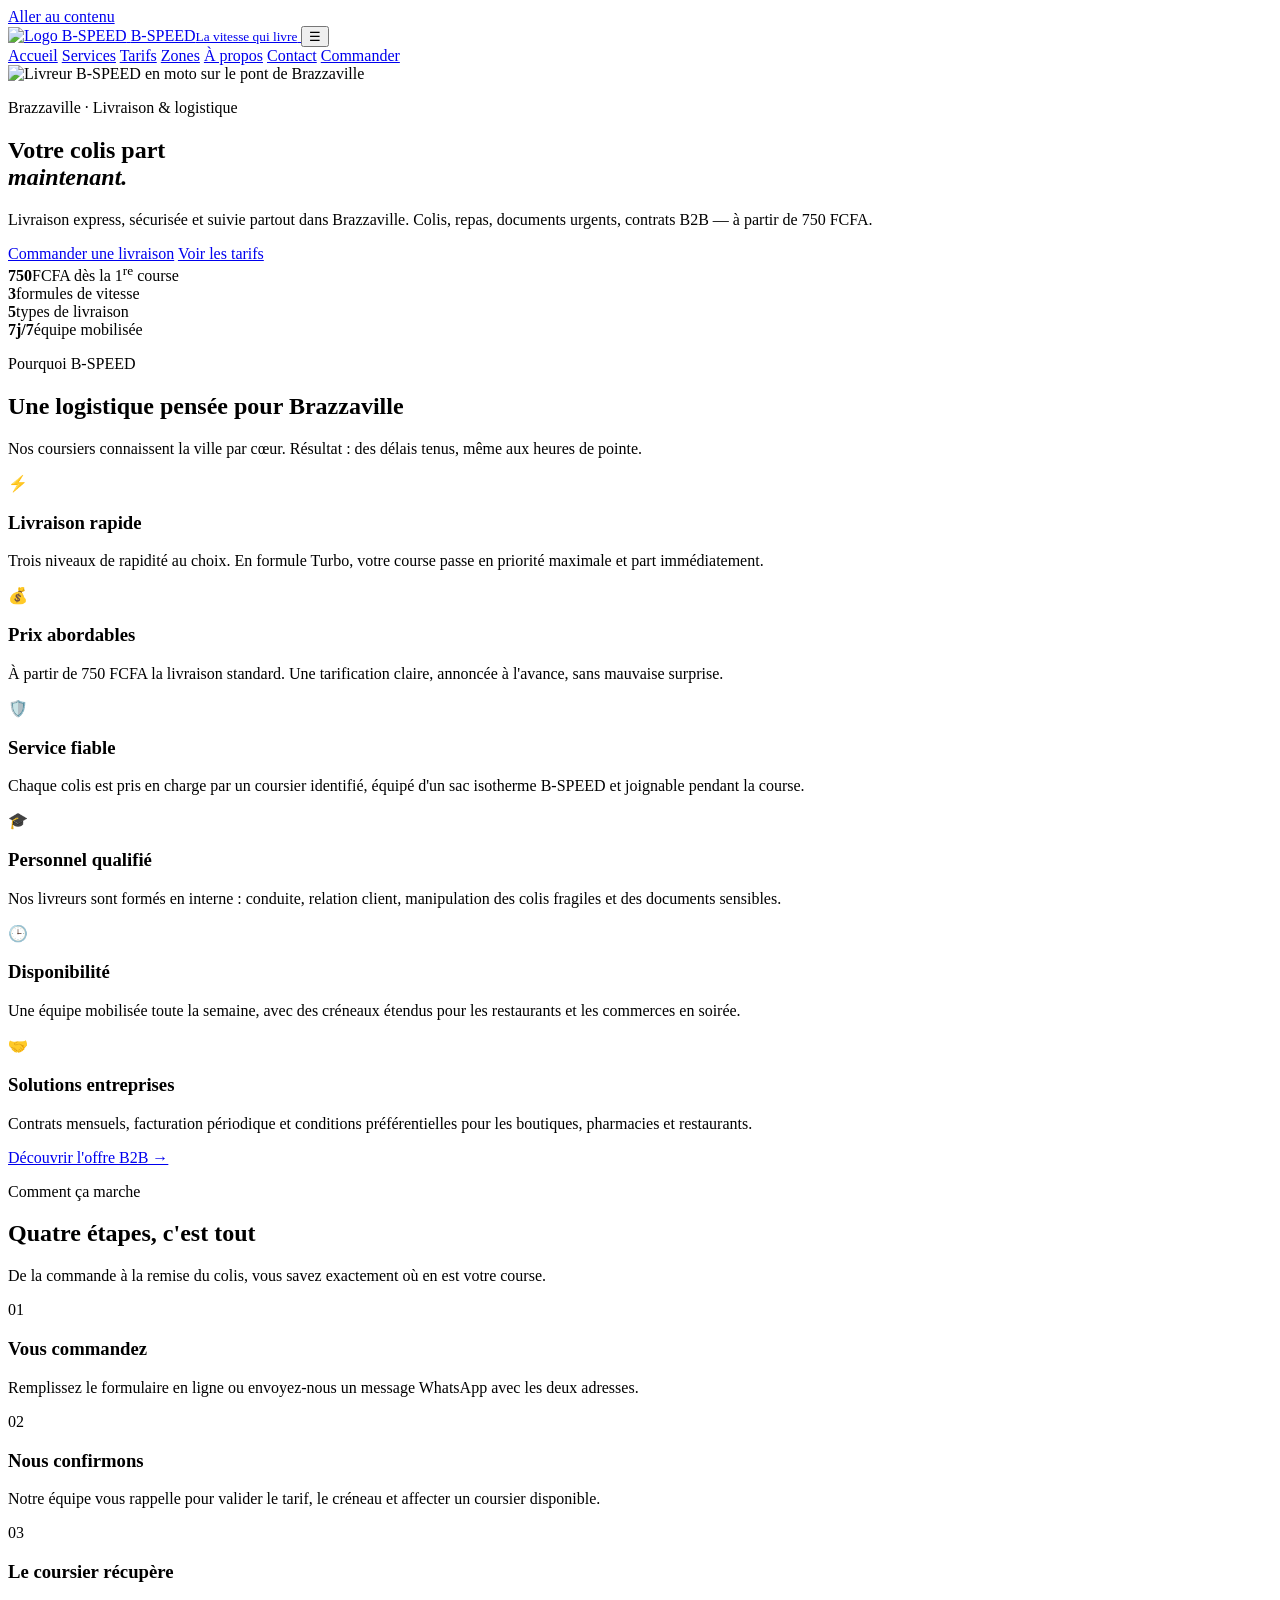
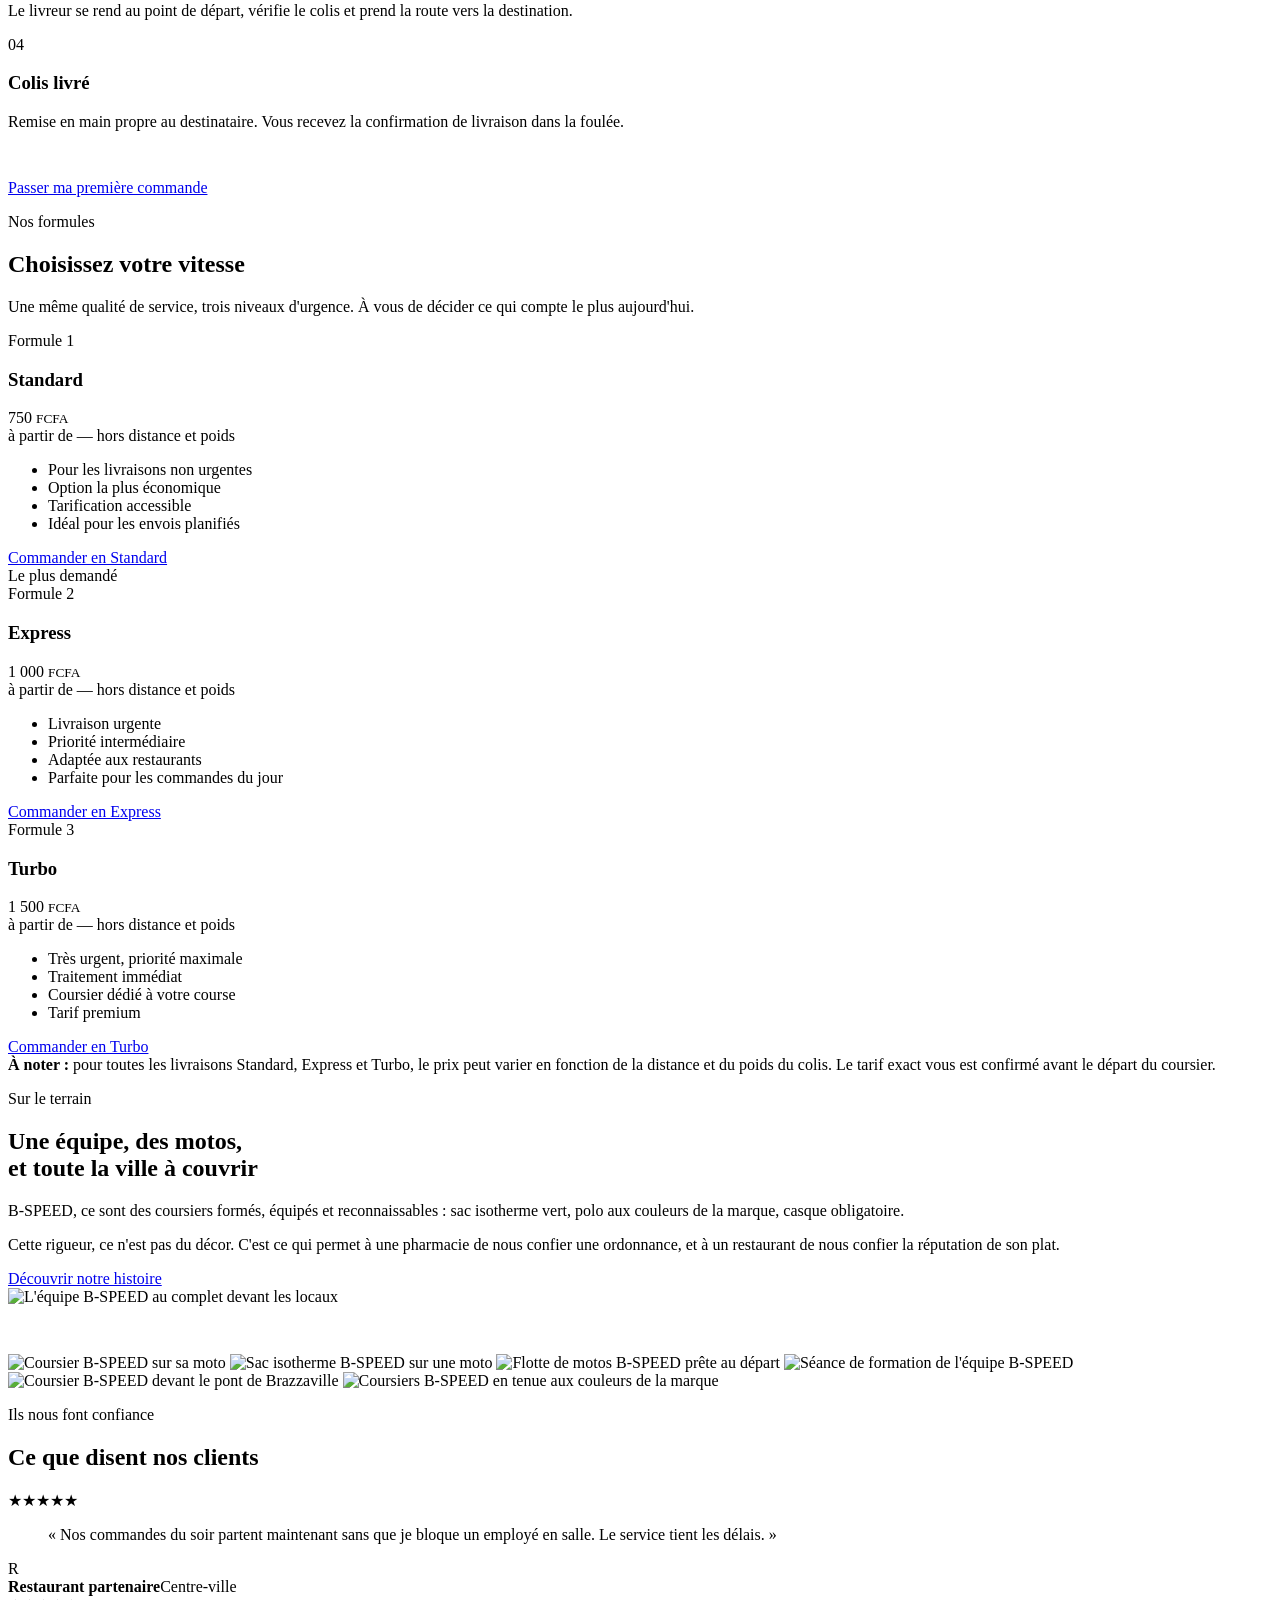
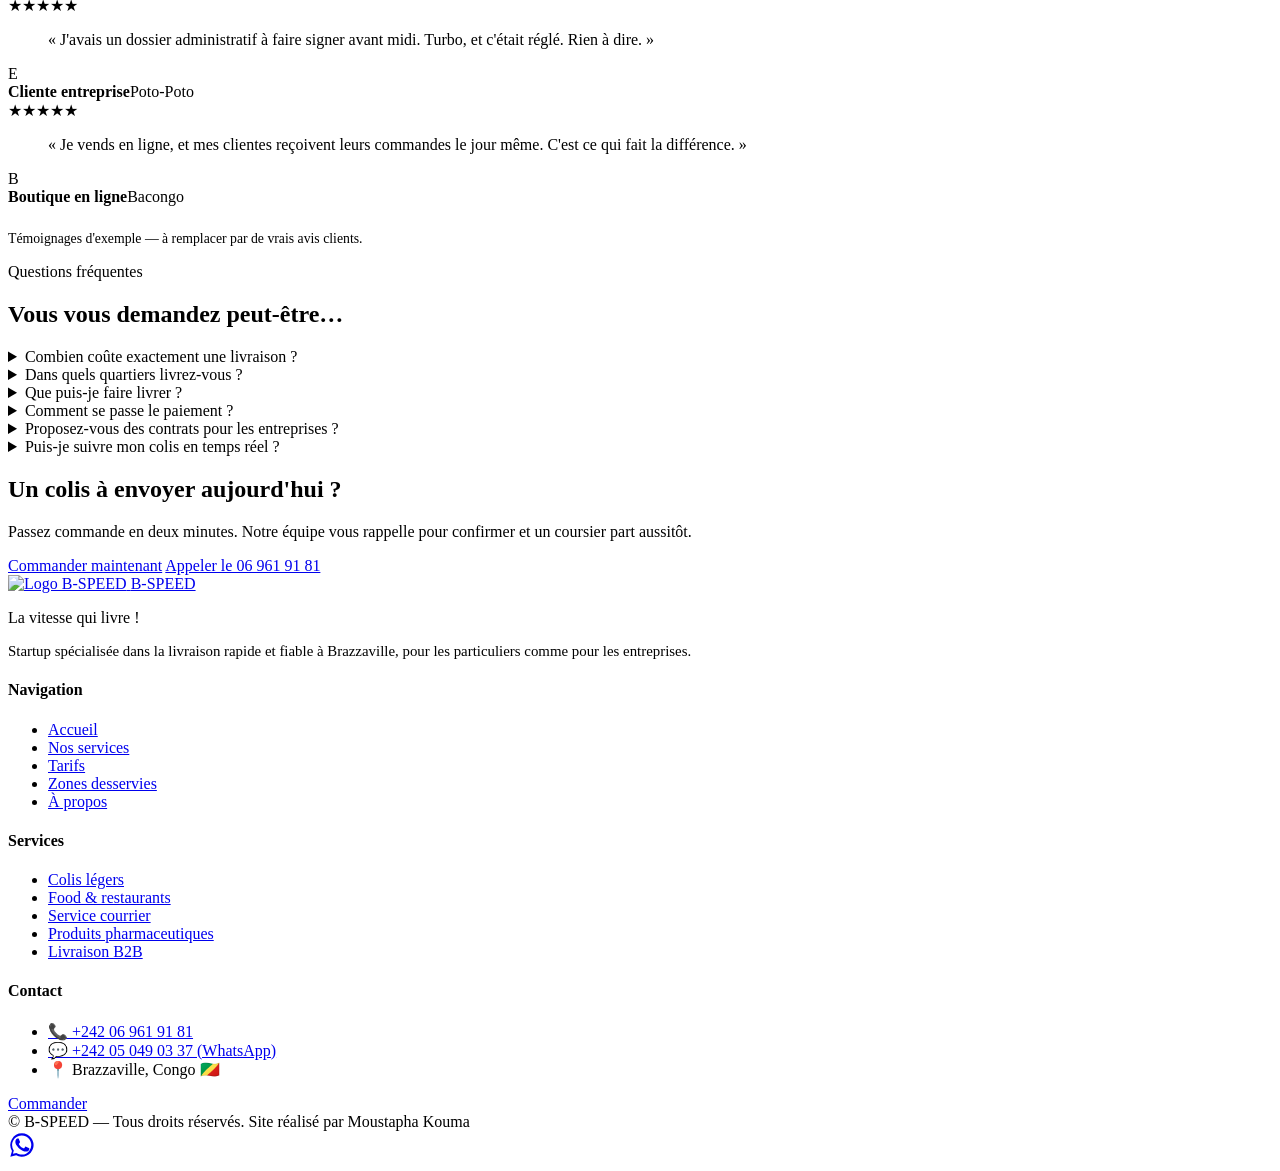
==== index.html @ 082ad4fc "Add files via upload" ====
<!DOCTYPE html>
<html lang="fr">
<head>
<meta charset="UTF-8">
<meta name="viewport" content="width=device-width,initial-scale=1">
<title>B-SPEED — Livraison rapide à Brazzaville | La vitesse qui livre !</title>
<meta name="description" content="B-SPEED, service de livraison express et de stockage à Brazzaville. Livraison Standard dès 750 FCFA, Express 1000 FCFA, Turbo 1500 FCFA. Colis, restaurants, courrier, B2B.">
<meta name="theme-color" content="#8A0F14">
<link rel="icon" href="images/logo-blanc.jpg">

<meta property="og:title" content="B-SPEED — La vitesse qui livre !">
<meta property="og:description" content="Livraison express et sécurisée à Brazzaville dès 750 FCFA.">
<meta property="og:image" content="images/hero-pont.jpg">
<meta property="og:type" content="website">

<link rel="preconnect" href="https://fonts.googleapis.com">
<link rel="preconnect" href="https://fonts.gstatic.com" crossorigin>
<link href="https://fonts.googleapis.com/css2?family=Barlow+Condensed:ital,wght@0,500;0,600;0,700;1,600;1,700&family=Inter:wght@400;500;600;700&display=swap" rel="stylesheet">
<link rel="stylesheet" href="assets/css/style.css">
</head>
<body>

<a class="saut-contenu" href="#contenu">Aller au contenu</a>

<!-- ================= EN-TÊTE ================= -->
<header class="site-header">
  <div class="header-inner">
    <a class="logo-lien" href="index.html">
      <img src="images/logo-blanc.jpg" alt="Logo B-SPEED">
      <span class="logo-texte">B-SPEED<small>La vitesse qui livre</small></span>
    </a>
    <button class="burger" aria-label="Ouvrir le menu" aria-expanded="false">&#9776;</button>
    <nav class="nav">
      <a href="index.html" class="actif">Accueil</a>
      <a href="services.html">Services</a>
      <a href="tarifs.html">Tarifs</a>
      <a href="zones.html">Zones</a>
      <a href="a-propos.html">À propos</a>
      <a href="contact.html">Contact</a>
      <a href="commander.html" class="btn btn-vert">Commander</a>
    </nav>
  </div>
</header>

<main id="contenu">

<!-- ================= HERO ================= -->
<section class="hero">
  <img class="hero-img" src="images/hero-pont.jpg" alt="Livreur B-SPEED en moto sur le pont de Brazzaville">
  <div class="wrap hero-inner">
    <p class="eyebrow pale">Brazzaville · Livraison &amp; logistique</p>
    <h1>Votre colis part<br><em>maintenant.</em></h1>
    <p class="hero-sous">Livraison express, sécurisée et suivie partout dans Brazzaville. Colis, repas, documents urgents, contrats B2B — à partir de 750 FCFA.</p>
    <div class="hero-actions">
      <a class="btn btn-vert btn-lg" href="commander.html">Commander une livraison</a>
      <a class="btn btn-ligne-clair btn-lg" href="tarifs.html">Voir les tarifs</a>
    </div>
    <div class="hero-chiffres">
      <div><strong>750</strong><span>FCFA dès la 1<sup>re</sup> course</span></div>
      <div><strong>3</strong><span>formules de vitesse</span></div>
      <div><strong>5</strong><span>types de livraison</span></div>
      <div><strong>7j/7</strong><span>équipe mobilisée</span></div>
    </div>
  </div>
</section>

<!-- ================= AVANTAGES ================= -->
<section class="section">
  <div class="wrap">
    <div class="section-tete center reveal">
      <p class="eyebrow" style="justify-content:center">Pourquoi B-SPEED</p>
      <h2>Une logistique pensée pour Brazzaville</h2>
      <p>Nos coursiers connaissent la ville par cœur. Résultat : des délais tenus, même aux heures de pointe.</p>
    </div>

    <div class="grille g-3">
      <article class="carte reveal">
        <div class="ico" aria-hidden="true">⚡</div>
        <h3>Livraison rapide</h3>
        <p>Trois niveaux de rapidité au choix. En formule Turbo, votre course passe en priorité maximale et part immédiatement.</p>
      </article>
      <article class="carte reveal">
        <div class="ico vert" aria-hidden="true">💰</div>
        <h3>Prix abordables</h3>
        <p>À partir de 750 FCFA la livraison standard. Une tarification claire, annoncée à l'avance, sans mauvaise surprise.</p>
      </article>
      <article class="carte reveal">
        <div class="ico" aria-hidden="true">🛡️</div>
        <h3>Service fiable</h3>
        <p>Chaque colis est pris en charge par un coursier identifié, équipé d'un sac isotherme B-SPEED et joignable pendant la course.</p>
      </article>
      <article class="carte reveal">
        <div class="ico vert" aria-hidden="true">🎓</div>
        <h3>Personnel qualifié</h3>
        <p>Nos livreurs sont formés en interne : conduite, relation client, manipulation des colis fragiles et des documents sensibles.</p>
      </article>
      <article class="carte reveal">
        <div class="ico" aria-hidden="true">🕒</div>
        <h3>Disponibilité</h3>
        <p>Une équipe mobilisée toute la semaine, avec des créneaux étendus pour les restaurants et les commerces en soirée.</p>
      </article>
      <article class="carte reveal">
        <div class="ico vert" aria-hidden="true">🤝</div>
        <h3>Solutions entreprises</h3>
        <p>Contrats mensuels, facturation périodique et conditions préférentielles pour les boutiques, pharmacies et restaurants.</p>
        <a class="lien" href="services.html">Découvrir l'offre B2B →</a>
      </article>
    </div>
  </div>
</section>

<!-- ================= FONCTIONNEMENT ================= -->
<section class="section section-sombre">
  <div class="wrap">
    <div class="section-tete reveal">
      <p class="eyebrow pale">Comment ça marche</p>
      <h2>Quatre étapes, c'est tout</h2>
      <p>De la commande à la remise du colis, vous savez exactement où en est votre course.</p>
    </div>

    <div class="etapes">
      <div class="etape reveal">
        <div class="num">01</div>
        <h3>Vous commandez</h3>
        <p>Remplissez le formulaire en ligne ou envoyez-nous un message WhatsApp avec les deux adresses.</p>
      </div>
      <div class="etape reveal">
        <div class="num">02</div>
        <h3>Nous confirmons</h3>
        <p>Notre équipe vous rappelle pour valider le tarif, le créneau et affecter un coursier disponible.</p>
      </div>
      <div class="etape reveal">
        <div class="num">03</div>
        <h3>Le coursier récupère</h3>
        <p>Le livreur se rend au point de départ, vérifie le colis et prend la route vers la destination.</p>
      </div>
      <div class="etape reveal">
        <div class="num">04</div>
        <h3>Colis livré</h3>
        <p>Remise en main propre au destinataire. Vous recevez la confirmation de livraison dans la foulée.</p>
      </div>
    </div>

    <div style="margin-top:3rem" class="reveal">
      <a class="btn btn-vert btn-lg" href="commander.html">Passer ma première commande</a>
    </div>
  </div>
</section>

<!-- ================= APERÇU TARIFS ================= -->
<section class="section section-creme">
  <div class="wrap">
    <div class="section-tete center reveal">
      <p class="eyebrow" style="justify-content:center">Nos formules</p>
      <h2>Choisissez votre vitesse</h2>
      <p>Une même qualité de service, trois niveaux d'urgence. À vous de décider ce qui compte le plus aujourd'hui.</p>
    </div>

    <div class="tarifs">
      <article class="tarif reveal">
        <div class="niveau">Formule 1</div>
        <h3>Standard</h3>
        <div class="prix">750 <small>FCFA</small></div>
        <div class="depuis">à partir de — hors distance et poids</div>
        <ul>
          <li>Pour les livraisons non urgentes</li>
          <li>Option la plus économique</li>
          <li>Tarification accessible</li>
          <li>Idéal pour les envois planifiés</li>
        </ul>
        <a class="btn btn-ligne btn-bloc" href="commander.html">Commander en Standard</a>
      </article>

      <article class="tarif vedette reveal">
        <span class="badge">Le plus demandé</span>
        <div class="niveau">Formule 2</div>
        <h3>Express</h3>
        <div class="prix">1 000 <small>FCFA</small></div>
        <div class="depuis">à partir de — hors distance et poids</div>
        <ul>
          <li>Livraison urgente</li>
          <li>Priorité intermédiaire</li>
          <li>Adaptée aux restaurants</li>
          <li>Parfaite pour les commandes du jour</li>
        </ul>
        <a class="btn btn-vert btn-bloc" href="commander.html">Commander en Express</a>
      </article>

      <article class="tarif reveal">
        <div class="niveau">Formule 3</div>
        <h3>Turbo</h3>
        <div class="prix">1 500 <small>FCFA</small></div>
        <div class="depuis">à partir de — hors distance et poids</div>
        <ul>
          <li>Très urgent, priorité maximale</li>
          <li>Traitement immédiat</li>
          <li>Coursier dédié à votre course</li>
          <li>Tarif premium</li>
        </ul>
        <a class="btn btn-ligne btn-bloc" href="commander.html">Commander en Turbo</a>
      </article>
    </div>

    <div class="note-tarif reveal">
      <strong>À noter :</strong> pour toutes les livraisons Standard, Express et Turbo, le prix peut varier en fonction de la distance et du poids du colis. Le tarif exact vous est confirmé avant le départ du coursier.
    </div>
  </div>
</section>

<!-- ================= ÉQUIPE / GALERIE ================= -->
<section class="section">
  <div class="wrap">
    <div class="duo">
      <div class="duo-texte reveal">
        <p class="eyebrow">Sur le terrain</p>
        <h2>Une équipe, des motos,<br>et toute la ville à couvrir</h2>
        <p>B-SPEED, ce sont des coursiers formés, équipés et reconnaissables : sac isotherme vert, polo aux couleurs de la marque, casque obligatoire.</p>
        <p>Cette rigueur, ce n'est pas du décor. C'est ce qui permet à une pharmacie de nous confier une ordonnance, et à un restaurant de nous confier la réputation de son plat.</p>
        <a class="btn btn-ligne" href="a-propos.html">Découvrir notre histoire</a>
      </div>
      <img class="reveal" src="images/equipe-groupe.jpg" alt="L'équipe B-SPEED au complet devant les locaux">
    </div>

    <div class="galerie" style="margin-top:3rem">
      <img class="reveal" src="images/livreur-face.jpg" alt="Coursier B-SPEED sur sa moto">
      <img class="reveal" src="images/sac-vert.jpg" alt="Sac isotherme B-SPEED sur une moto">
      <img class="reveal" src="images/flotte-motos.jpg" alt="Flotte de motos B-SPEED prête au départ">
      <img class="reveal" src="images/equipe-formation.jpg" alt="Séance de formation de l'équipe B-SPEED">
      <img class="reveal" src="images/livreur-pont.jpg" alt="Coursier B-SPEED devant le pont de Brazzaville">
      <img class="reveal" src="images/flotte-dos.jpg" alt="Coursiers B-SPEED en tenue aux couleurs de la marque">
    </div>
  </div>
</section>

<!-- ================= TÉMOIGNAGES ================= -->
<section class="section section-creme">
  <div class="wrap">
    <div class="section-tete center reveal">
      <p class="eyebrow" style="justify-content:center">Ils nous font confiance</p>
      <h2>Ce que disent nos clients</h2>
    </div>
    <div class="grille g-3">
      <article class="temoignage reveal">
        <div class="etoiles" aria-label="5 sur 5">★★★★★</div>
        <blockquote>« Nos commandes du soir partent maintenant sans que je bloque un employé en salle. Le service tient les délais. »</blockquote>
        <div class="auteur"><span class="rond">R</span><div><strong>Restaurant partenaire</strong><span>Centre-ville</span></div></div>
      </article>
      <article class="temoignage reveal">
        <div class="etoiles" aria-label="5 sur 5">★★★★★</div>
        <blockquote>« J'avais un dossier administratif à faire signer avant midi. Turbo, et c'était réglé. Rien à dire. »</blockquote>
        <div class="auteur"><span class="rond">E</span><div><strong>Cliente entreprise</strong><span>Poto-Poto</span></div></div>
      </article>
      <article class="temoignage reveal">
        <div class="etoiles" aria-label="5 sur 5">★★★★★</div>
        <blockquote>« Je vends en ligne, et mes clientes reçoivent leurs commandes le jour même. C'est ce qui fait la différence. »</blockquote>
        <div class="auteur"><span class="rond">B</span><div><strong>Boutique en ligne</strong><span>Bacongo</span></div></div>
      </article>
    </div>
    <p class="center" style="margin-top:1.6rem;font-size:.86rem;color:var(--texte-doux)">
      Témoignages d'exemple — à remplacer par de vrais avis clients.
    </p>
  </div>
</section>

<!-- ================= FAQ ================= -->
<section class="section">
  <div class="wrap">
    <div class="section-tete center reveal">
      <p class="eyebrow" style="justify-content:center">Questions fréquentes</p>
      <h2>Vous vous demandez peut-être…</h2>
    </div>
    <div class="faq reveal">
      <details>
        <summary>Combien coûte exactement une livraison ?</summary>
        <div class="reponse">Nos formules démarrent à 750 FCFA (Standard), 1 000 FCFA (Express) et 1 500 FCFA (Turbo). Le montant final dépend de la distance et du poids du colis. Nous vous confirmons le prix exact avant que le coursier ne parte.</div>
      </details>
      <details>
        <summary>Dans quels quartiers livrez-vous ?</summary>
        <div class="reponse">Nous couvrons Brazzaville. Consultez la <a href="zones.html" style="color:var(--bordeaux);font-weight:600">page des zones desservies</a> pour le détail. Si votre adresse n'y figure pas, contactez-nous : nous étudions chaque demande.</div>
      </details>
      <details>
        <summary>Que puis-je faire livrer ?</summary>
        <div class="reponse">Colis légers, repas et commandes de restaurants, documents et courriers professionnels, produits pharmaceutiques, marchandises e-commerce. Pour les objets volumineux ou de grande valeur, écrivez-nous d'abord.</div>
      </details>
      <details>
        <summary>Comment se passe le paiement ?</summary>
        <div class="reponse">Le paiement s'effectue directement avec le coursier, avec possibilité de paiement à la livraison pour les commandes de restaurants. Les entreprises sous contrat mensuel bénéficient d'une facturation périodique.</div>
      </details>
      <details>
        <summary>Proposez-vous des contrats pour les entreprises ?</summary>
        <div class="reponse">Oui. Notre offre B2B comprend des contrats mensuels pour les entreprises, boutiques et pharmacies, avec facturation périodique et conditions préférentielles. Écrivez-nous pour recevoir une proposition adaptée à votre volume.</div>
      </details>
      <details>
        <summary>Puis-je suivre mon colis en temps réel ?</summary>
        <div class="reponse">Le suivi GPS en direct arrive prochainement. Aujourd'hui, notre équipe vous tient informé par téléphone ou WhatsApp à chaque étape : prise en charge, départ et livraison.</div>
      </details>
    </div>
  </div>
</section>

<!-- ================= APPEL À L'ACTION ================= -->
<section class="cta">
  <div class="wrap">
    <h2 class="reveal">Un colis à envoyer aujourd'hui ?</h2>
    <p class="reveal">Passez commande en deux minutes. Notre équipe vous rappelle pour confirmer et un coursier part aussitôt.</p>
    <div class="cta-actions reveal">
      <a class="btn btn-vert btn-lg" href="commander.html">Commander maintenant</a>
      <a class="btn btn-ligne-clair btn-lg" href="tel:+242069619181">Appeler le 06 961 91 81</a>
    </div>
  </div>
</section>

</main>

<!-- ================= PIED DE PAGE ================= -->
<footer class="site-footer">
  <div class="wrap">
    <div class="footer-grid">
      <div>
        <a class="logo-lien" href="index.html">
          <img src="images/logo-blanc.jpg" alt="Logo B-SPEED" style="height:54px">
          <span class="logo-texte">B-SPEED</span>
        </a>
        <p class="slogan">La vitesse qui livre !</p>
        <p style="margin-top:1rem;font-size:.93rem">Startup spécialisée dans la livraison rapide et fiable à Brazzaville, pour les particuliers comme pour les entreprises.</p>
      </div>
      <div>
        <h4>Navigation</h4>
        <ul>
          <li><a href="index.html">Accueil</a></li>
          <li><a href="services.html">Nos services</a></li>
          <li><a href="tarifs.html">Tarifs</a></li>
          <li><a href="zones.html">Zones desservies</a></li>
          <li><a href="a-propos.html">À propos</a></li>
        </ul>
      </div>
      <div>
        <h4>Services</h4>
        <ul>
          <li><a href="services.html">Colis légers</a></li>
          <li><a href="services.html">Food &amp; restaurants</a></li>
          <li><a href="services.html">Service courrier</a></li>
          <li><a href="services.html">Produits pharmaceutiques</a></li>
          <li><a href="services.html">Livraison B2B</a></li>
        </ul>
      </div>
      <div>
        <h4>Contact</h4>
        <ul>
          <li><a href="tel:+242069619181">📞 +242 06 961 91 81</a></li>
          <li><a href="https://wa.me/242050490337" target="_blank" rel="noopener">💬 +242 05 049 03 37 (WhatsApp)</a></li>
          <li>📍 Brazzaville, Congo 🇨🇬</li>
        </ul>
        <a class="btn btn-vert" style="margin-top:1rem" href="commander.html">Commander</a>
      </div>
    </div>
    <div class="footer-bas">
      <span>© <span data-annee></span> B-SPEED — Tous droits réservés.</span>
      <span>Site réalisé par Moustapha Kouma</span>
    </div>
  </div>
</footer>

<a class="wa-flottant" href="https://wa.me/242050490337" target="_blank" rel="noopener" aria-label="Nous écrire sur WhatsApp">
  <svg width="28" height="28" viewBox="0 0 24 24" fill="currentColor"><path d="M17.5 14.4c-.3-.2-1.7-.9-2-1-.3-.1-.5-.2-.7.1-.2.3-.7 1-.9 1.2-.2.2-.3.2-.6.1-.3-.2-1.2-.5-2.3-1.4-.9-.8-1.4-1.7-1.6-2-.2-.3 0-.5.1-.6l.5-.6c.1-.2.2-.3.3-.5 0-.2 0-.4 0-.5 0-.2-.7-1.6-.9-2.2-.2-.6-.5-.5-.7-.5h-.6c-.2 0-.5.1-.8.4-.3.3-1 1-1 2.5s1.1 2.9 1.2 3.1c.1.2 2.1 3.2 5 4.4.7.3 1.3.5 1.7.6.7.2 1.4.2 1.9.1.6-.1 1.7-.7 2-1.4.2-.7.2-1.2.2-1.4-.1-.1-.3-.2-.6-.3M12 2a10 10 0 0 0-8.6 15.1L2 22l5-1.3A10 10 0 1 0 12 2m0 18.2c-1.6 0-3.2-.4-4.5-1.2l-.3-.2-3 .8.8-2.9-.2-.3A8.2 8.2 0 1 1 12 20.2"/></svg>
</a>

<script src="assets/js/main.js"></script>
</body>
</html>
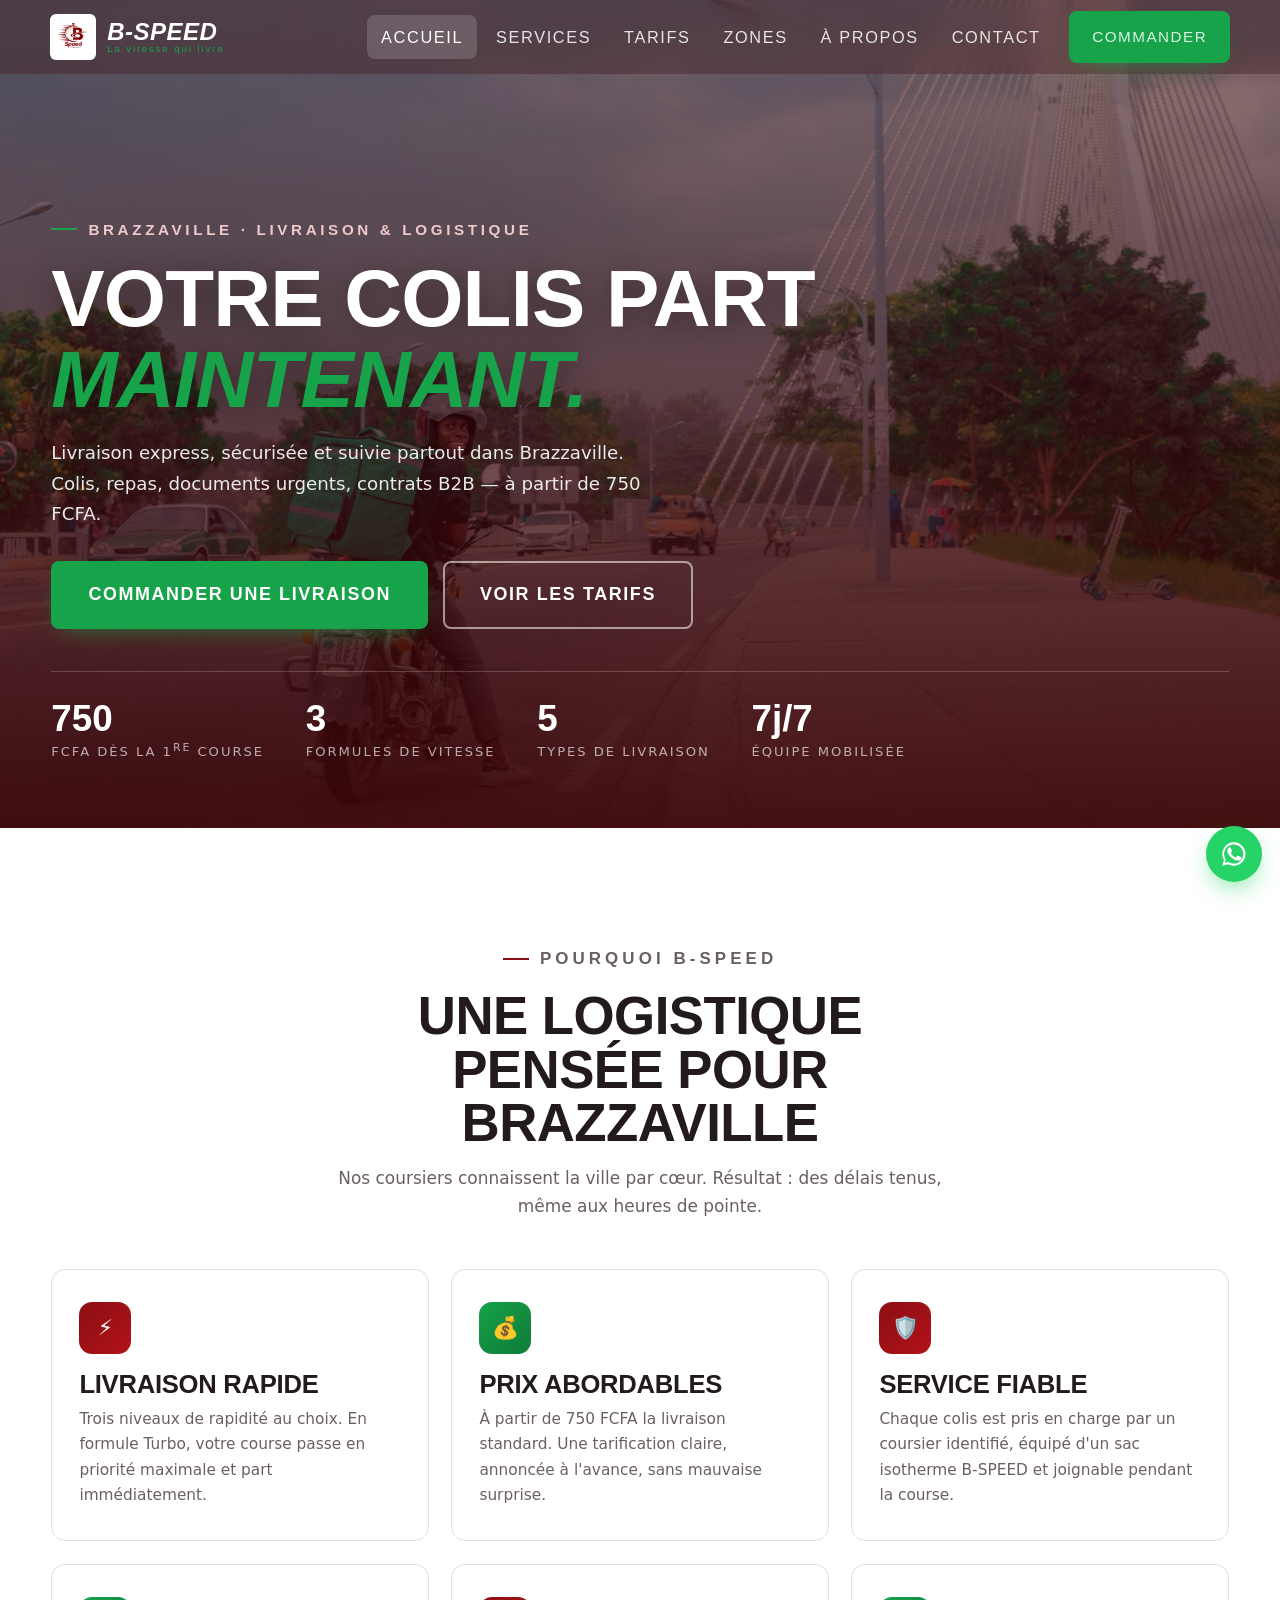
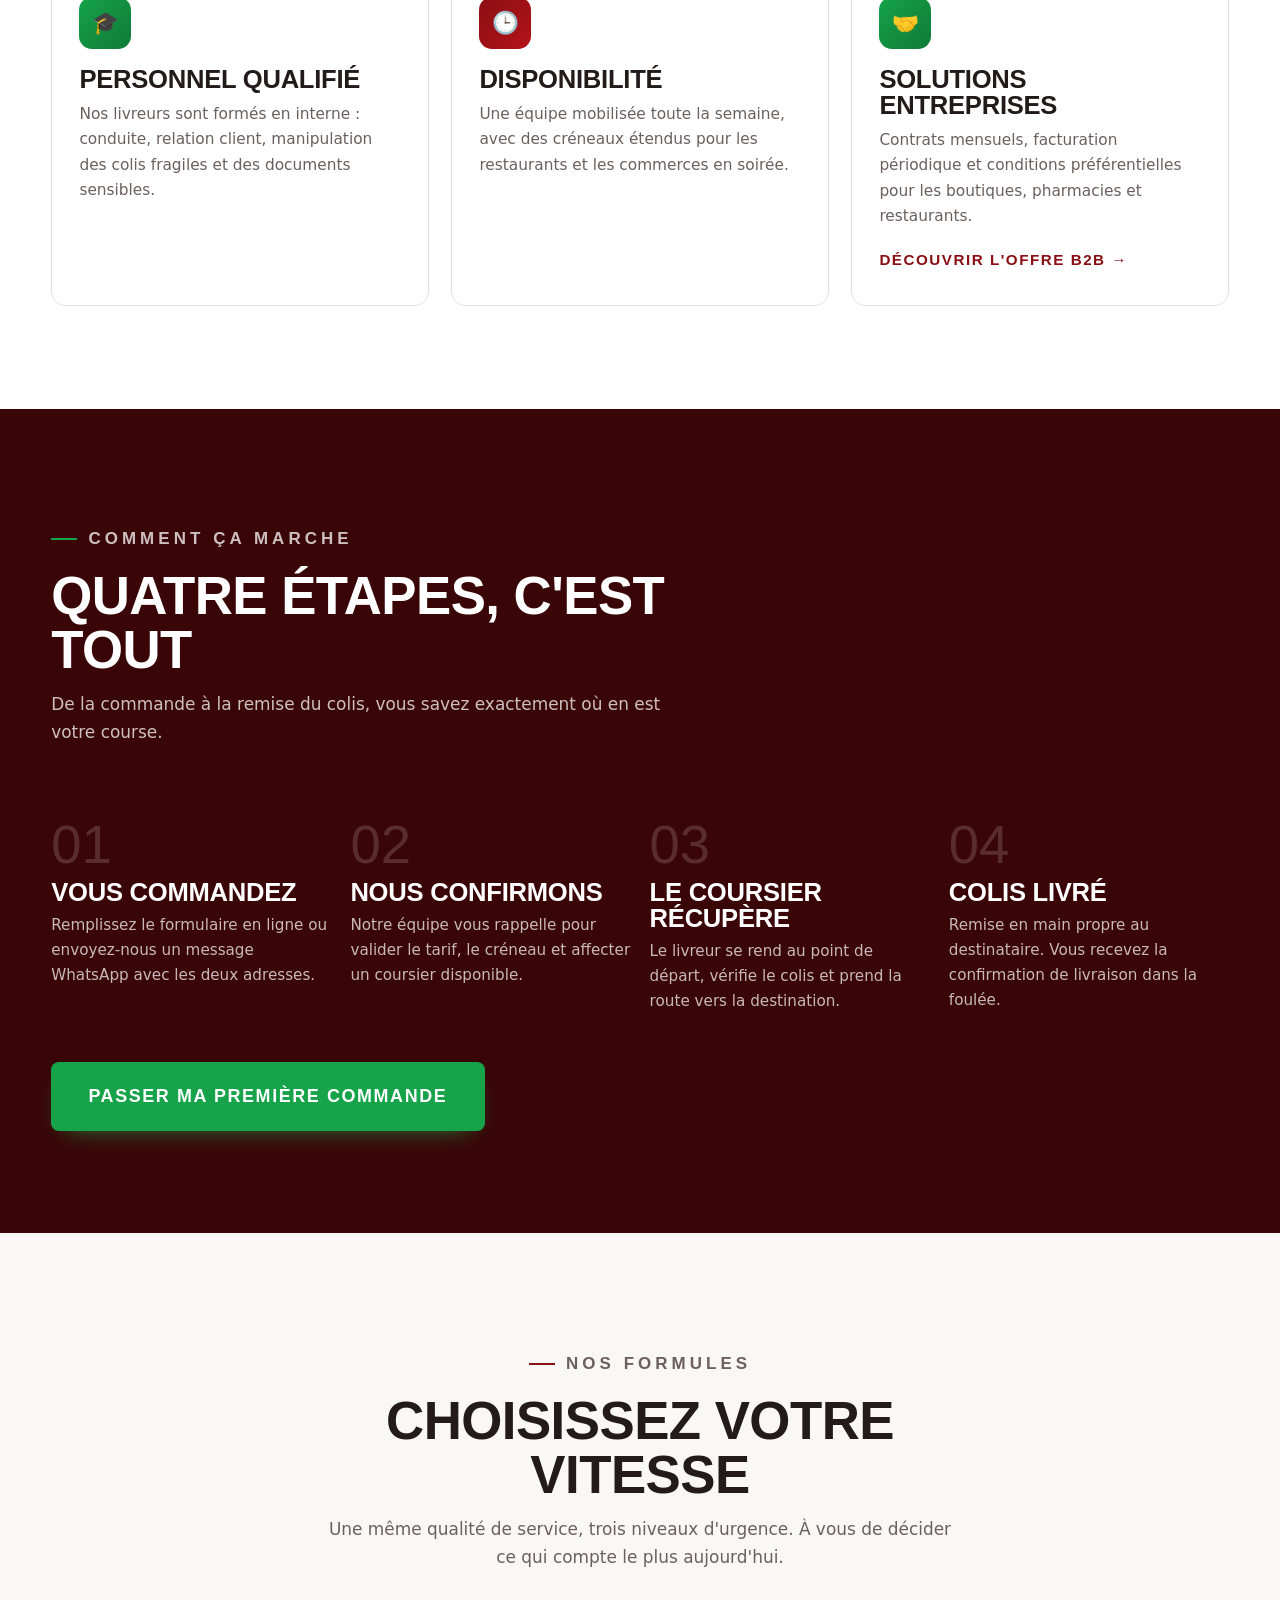
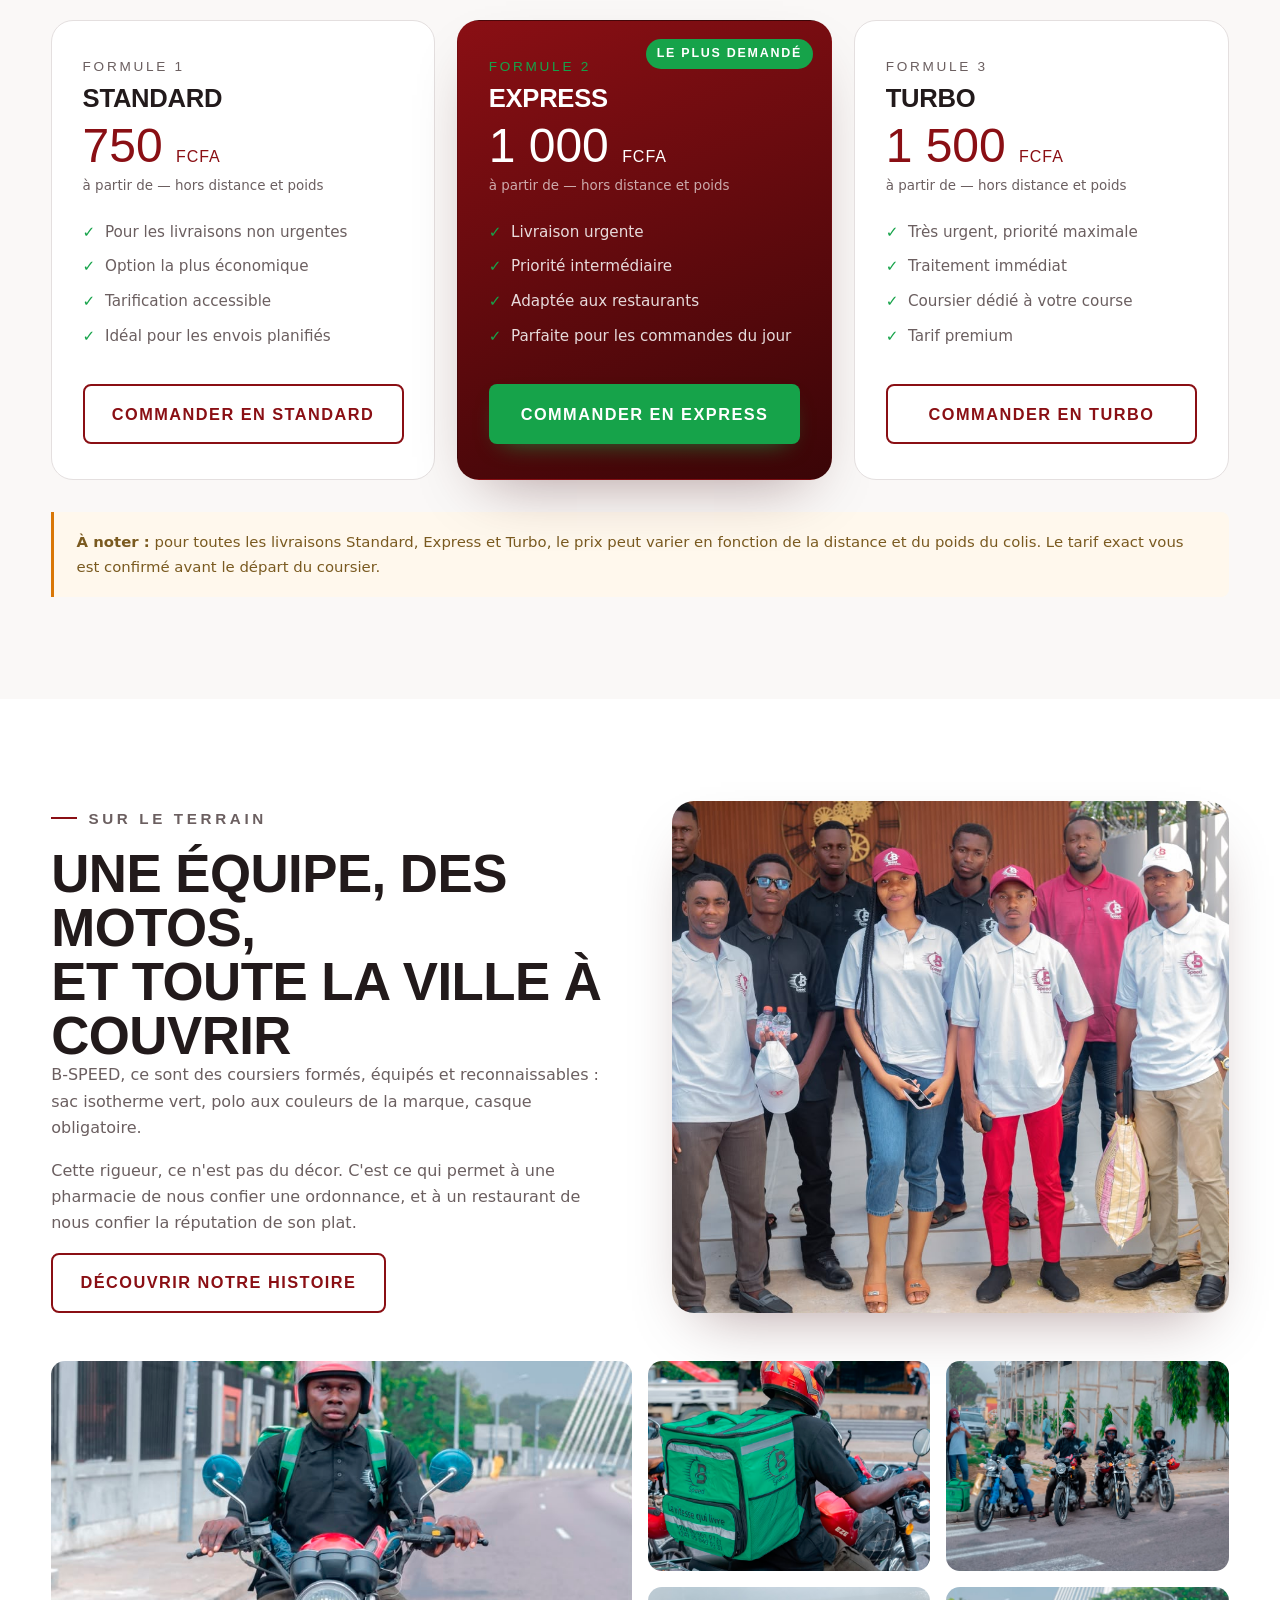
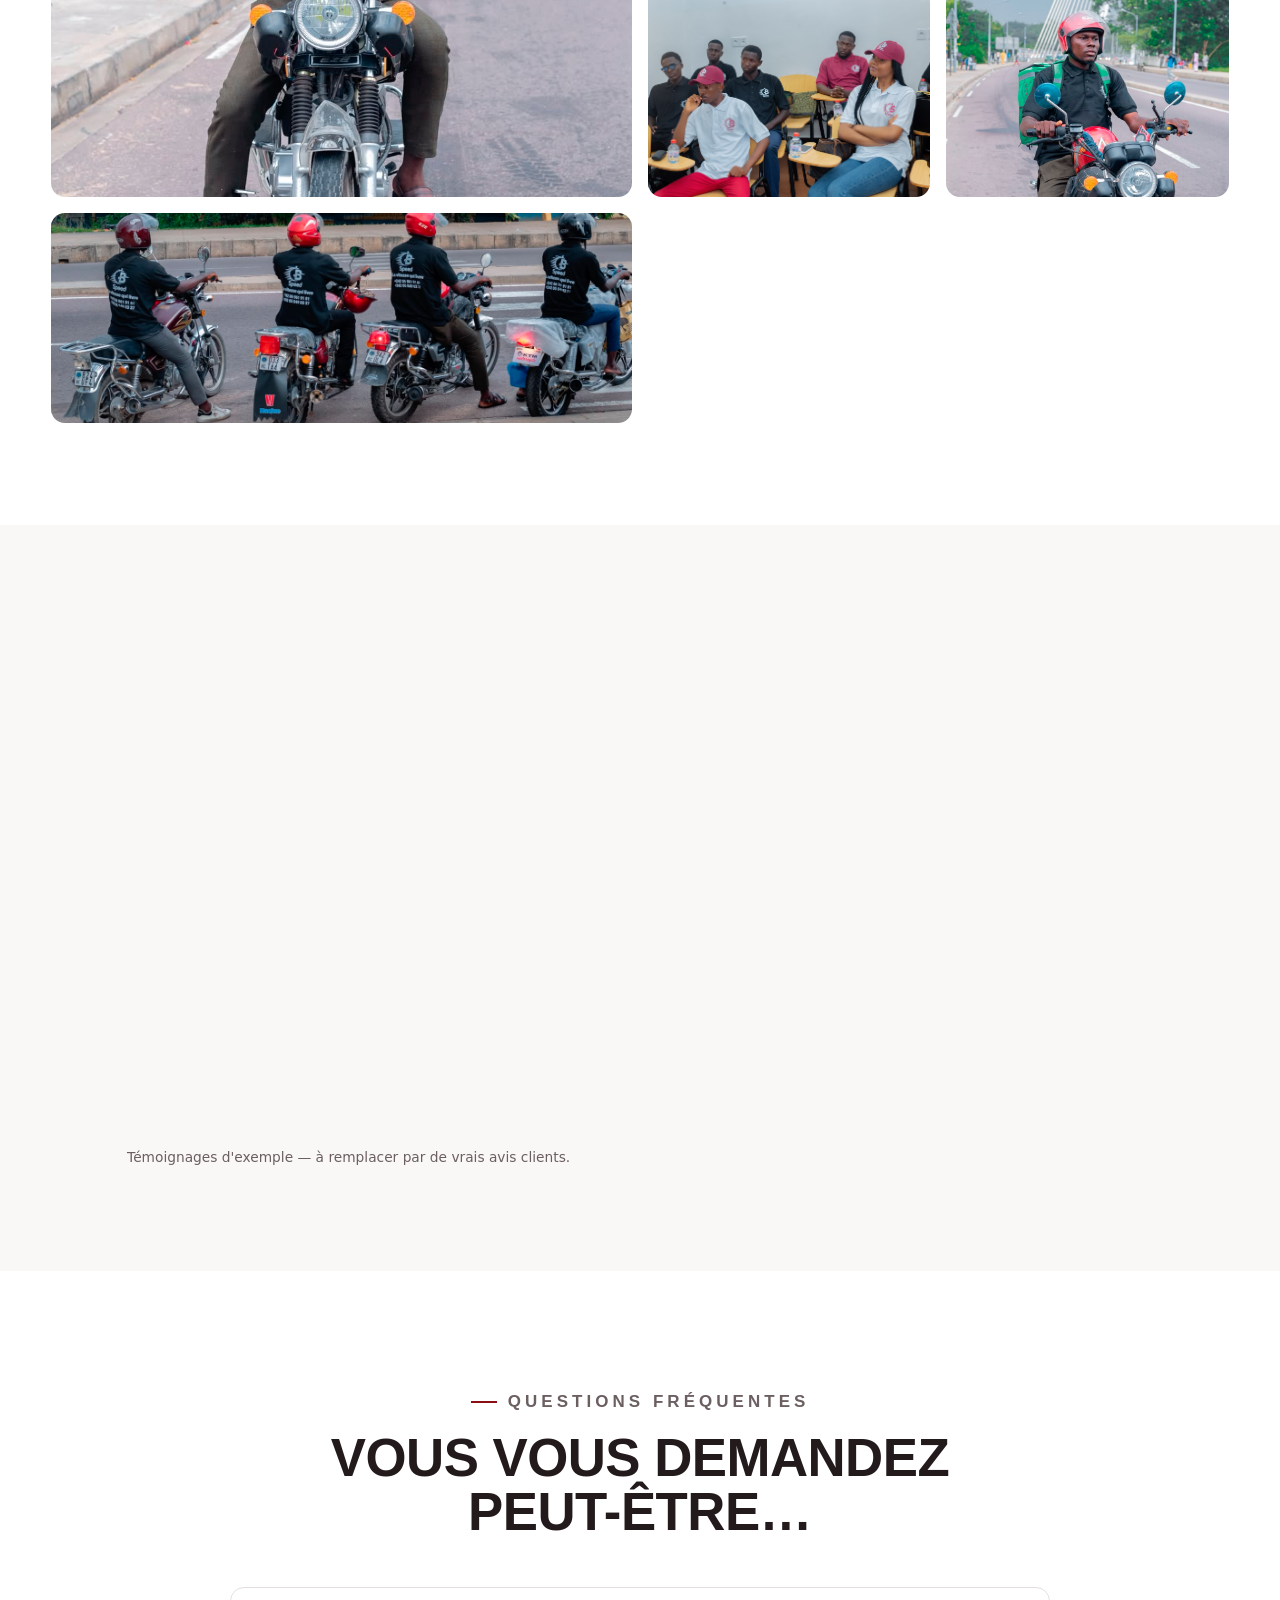
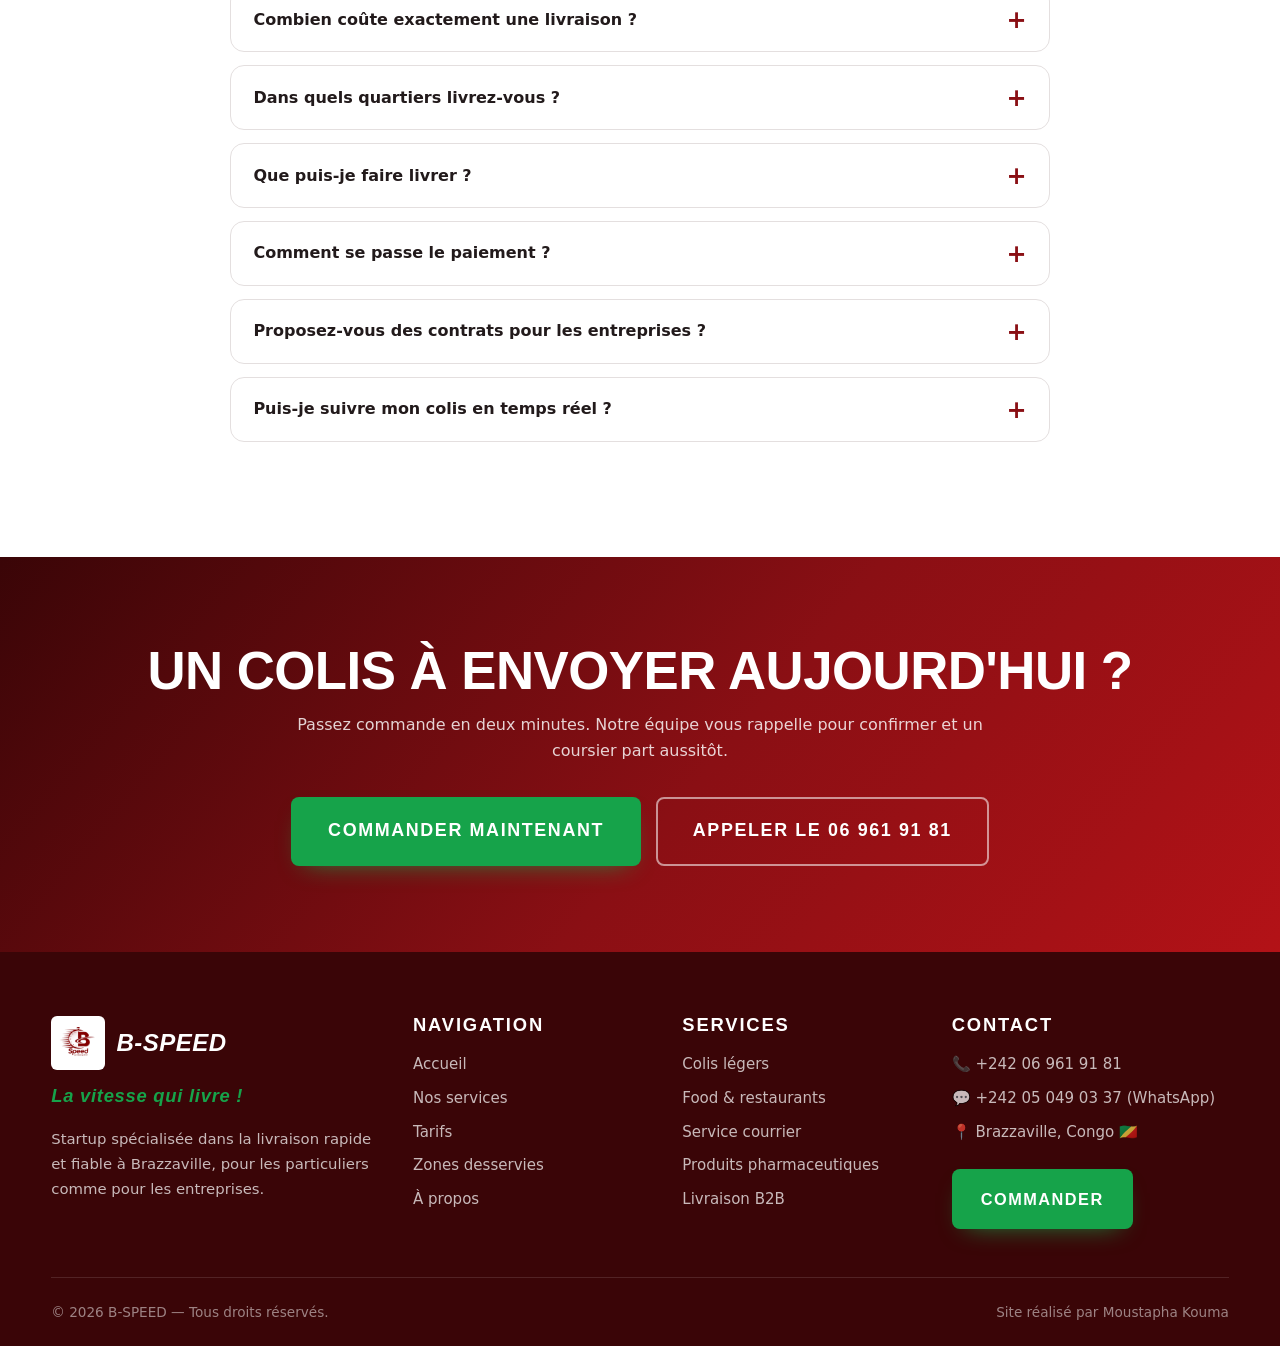
==== commit bea17cf6: "Add files via upload" ====
--- a/index.html
+++ b/index.html
@@ -6,17 +6,17 @@
 <title>B-SPEED — Livraison rapide à Brazzaville | La vitesse qui livre !</title>
 <meta name="description" content="B-SPEED, service de livraison express et de stockage à Brazzaville. Livraison Standard dès 750 FCFA, Express 1000 FCFA, Turbo 1500 FCFA. Colis, restaurants, courrier, B2B.">
 <meta name="theme-color" content="#8A0F14">
-<link rel="icon" href="images/logo-blanc.jpg">
+<link rel="icon" href="logo-blanc.jpg">
 
 <meta property="og:title" content="B-SPEED — La vitesse qui livre !">
 <meta property="og:description" content="Livraison express et sécurisée à Brazzaville dès 750 FCFA.">
-<meta property="og:image" content="images/hero-pont.jpg">
+<meta property="og:image" content="hero-pont.jpg">
 <meta property="og:type" content="website">
 
 <link rel="preconnect" href="https://fonts.googleapis.com">
 <link rel="preconnect" href="https://fonts.gstatic.com" crossorigin>
 <link href="https://fonts.googleapis.com/css2?family=Barlow+Condensed:ital,wght@0,500;0,600;0,700;1,600;1,700&family=Inter:wght@400;500;600;700&display=swap" rel="stylesheet">
-<link rel="stylesheet" href="assets/css/style.css">
+<link rel="stylesheet" href="style.css">
 </head>
 <body>
 
@@ -26,7 +26,7 @@
 <header class="site-header">
   <div class="header-inner">
     <a class="logo-lien" href="index.html">
-      <img src="images/logo-blanc.jpg" alt="Logo B-SPEED">
+      <img src="logo-blanc.jpg" alt="Logo B-SPEED">
       <span class="logo-texte">B-SPEED<small>La vitesse qui livre</small></span>
     </a>
     <button class="burger" aria-label="Ouvrir le menu" aria-expanded="false">&#9776;</button>
@@ -46,7 +46,7 @@
 
 <!-- ================= HERO ================= -->
 <section class="hero">
-  <img class="hero-img" src="images/hero-pont.jpg" alt="Livreur B-SPEED en moto sur le pont de Brazzaville">
+  <img class="hero-img" src="hero-pont.jpg" alt="Livreur B-SPEED en moto sur le pont de Brazzaville">
   <div class="wrap hero-inner">
     <p class="eyebrow pale">Brazzaville · Livraison &amp; logistique</p>
     <h1>Votre colis part<br><em>maintenant.</em></h1>
@@ -218,16 +218,16 @@
         <p>Cette rigueur, ce n'est pas du décor. C'est ce qui permet à une pharmacie de nous confier une ordonnance, et à un restaurant de nous confier la réputation de son plat.</p>
         <a class="btn btn-ligne" href="a-propos.html">Découvrir notre histoire</a>
       </div>
-      <img class="reveal" src="images/equipe-groupe.jpg" alt="L'équipe B-SPEED au complet devant les locaux">
+      <img class="reveal" src="equipe-groupe.jpg" alt="L'équipe B-SPEED au complet devant les locaux">
     </div>
 
     <div class="galerie" style="margin-top:3rem">
-      <img class="reveal" src="images/livreur-face.jpg" alt="Coursier B-SPEED sur sa moto">
-      <img class="reveal" src="images/sac-vert.jpg" alt="Sac isotherme B-SPEED sur une moto">
-      <img class="reveal" src="images/flotte-motos.jpg" alt="Flotte de motos B-SPEED prête au départ">
-      <img class="reveal" src="images/equipe-formation.jpg" alt="Séance de formation de l'équipe B-SPEED">
-      <img class="reveal" src="images/livreur-pont.jpg" alt="Coursier B-SPEED devant le pont de Brazzaville">
-      <img class="reveal" src="images/flotte-dos.jpg" alt="Coursiers B-SPEED en tenue aux couleurs de la marque">
+      <img class="reveal" src="livreur-face.jpg" alt="Coursier B-SPEED sur sa moto">
+      <img class="reveal" src="sac-vert.jpg" alt="Sac isotherme B-SPEED sur une moto">
+      <img class="reveal" src="flotte-motos.jpg" alt="Flotte de motos B-SPEED prête au départ">
+      <img class="reveal" src="equipe-formation.jpg" alt="Séance de formation de l'équipe B-SPEED">
+      <img class="reveal" src="livreur-pont.jpg" alt="Coursier B-SPEED devant le pont de Brazzaville">
+      <img class="reveal" src="flotte-dos.jpg" alt="Coursiers B-SPEED en tenue aux couleurs de la marque">
     </div>
   </div>
 </section>
@@ -318,7 +318,7 @@
     <div class="footer-grid">
       <div>
         <a class="logo-lien" href="index.html">
-          <img src="images/logo-blanc.jpg" alt="Logo B-SPEED" style="height:54px">
+          <img src="logo-blanc.jpg" alt="Logo B-SPEED" style="height:54px">
           <span class="logo-texte">B-SPEED</span>
         </a>
         <p class="slogan">La vitesse qui livre !</p>
@@ -365,6 +365,6 @@
   <svg width="28" height="28" viewBox="0 0 24 24" fill="currentColor"><path d="M17.5 14.4c-.3-.2-1.7-.9-2-1-.3-.1-.5-.2-.7.1-.2.3-.7 1-.9 1.2-.2.2-.3.2-.6.1-.3-.2-1.2-.5-2.3-1.4-.9-.8-1.4-1.7-1.6-2-.2-.3 0-.5.1-.6l.5-.6c.1-.2.2-.3.3-.5 0-.2 0-.4 0-.5 0-.2-.7-1.6-.9-2.2-.2-.6-.5-.5-.7-.5h-.6c-.2 0-.5.1-.8.4-.3.3-1 1-1 2.5s1.1 2.9 1.2 3.1c.1.2 2.1 3.2 5 4.4.7.3 1.3.5 1.7.6.7.2 1.4.2 1.9.1.6-.1 1.7-.7 2-1.4.2-.7.2-1.2.2-1.4-.1-.1-.3-.2-.6-.3M12 2a10 10 0 0 0-8.6 15.1L2 22l5-1.3A10 10 0 1 0 12 2m0 18.2c-1.6 0-3.2-.4-4.5-1.2l-.3-.2-3 .8.8-2.9-.2-.3A8.2 8.2 0 1 1 12 20.2"/></svg>
 </a>
 
-<script src="assets/js/main.js"></script>
+<script src="main.js"></script>
 </body>
 </html>
--- a/style.css
+++ b/style.css
@@ -0,0 +1,515 @@
+/* =========================================================
+   B-SPEED — Feuille de style principale
+   Identité : bordeaux + argent (logo) / vert (sacs de livraison)
+   ========================================================= */
+
+:root{
+  /* Couleurs de marque, reprises du logo et des sacs B-SPEED */
+  --bordeaux:#8A0F14;
+  --bordeaux-fonce:#5A090C;
+  --bordeaux-nuit:#3A0507;
+  --rouge-vif:#B31217;
+  --vert:#16A34A;         /* vert des sacs de livraison */
+  --vert-fonce:#0F7A37;
+
+  --blanc:#FFFFFF;
+  --creme:#FAF8F7;
+  --gris-carte:#F4F2F2;
+  --gris-bord:#E4DFDF;
+  --texte:#221A1B;
+  --texte-doux:#6B5F60;
+
+  --succes:#16A34A;
+  --erreur:#DC2626;
+  --alerte:#D97706;
+
+  --r-sm:8px;
+  --r-md:14px;
+  --r-lg:22px;
+
+  --ombre-sm:0 2px 8px rgba(58,5,7,.06);
+  --ombre-md:0 10px 30px -12px rgba(58,5,7,.22);
+  --ombre-lg:0 26px 60px -28px rgba(58,5,7,.42);
+
+  --max:1180px;
+  --nav-h:74px;
+}
+
+*{box-sizing:border-box;margin:0;padding:0}
+html{scroll-behavior:smooth;-webkit-text-size-adjust:100%}
+body{
+  font-family:'Inter',system-ui,-apple-system,sans-serif;
+  color:var(--texte);
+  background:var(--blanc);
+  line-height:1.65;
+  font-size:16px;
+  overflow-x:hidden;
+}
+img{max-width:100%;display:block}
+a{color:inherit;text-decoration:none}
+button{font:inherit;cursor:pointer;border:0;background:none}
+ul{list-style:none}
+
+h1,h2,h3,h4,.display{
+  font-family:'Barlow Condensed','Inter',sans-serif;
+  font-weight:700;
+  line-height:1.02;
+  letter-spacing:-.01em;
+  text-transform:uppercase;
+}
+h1{font-size:clamp(2.6rem,7vw,5rem)}
+h2{font-size:clamp(2rem,4.6vw,3.3rem)}
+h3{font-size:clamp(1.25rem,2.4vw,1.6rem)}
+p{max-width:68ch}
+
+.wrap{width:min(var(--max),92%);margin-inline:auto}
+.center{text-align:center}
+.center p{margin-inline:auto}
+
+/* ---------- Motif signature : lignes de vitesse (repris du logo) ---------- */
+.speed-lines{
+  display:flex;flex-direction:column;gap:5px;width:52px;flex-shrink:0;
+}
+.speed-lines i{
+  display:block;height:3px;border-radius:2px;background:currentColor;opacity:.9;
+}
+.speed-lines i:nth-child(1){width:100%}
+.speed-lines i:nth-child(2){width:74%}
+.speed-lines i:nth-child(3){width:48%}
+.speed-lines i:nth-child(4){width:28%}
+
+.eyebrow{
+  display:inline-flex;align-items:center;gap:.7rem;
+  font-family:'Barlow Condensed',sans-serif;font-weight:600;
+  font-size:.95rem;letter-spacing:.24em;text-transform:uppercase;
+  color:var(--bordeaux);margin-bottom:1rem;
+}
+.eyebrow::before{
+  content:"";width:26px;height:2px;background:var(--bordeaux);display:block;
+}
+.eyebrow.pale{color:#F0C9CB}
+.eyebrow.pale::before{background:var(--vert)}
+
+/* ---------- Boutons ---------- */
+.btn{
+  display:inline-flex;align-items:center;justify-content:center;gap:.55rem;
+  font-family:'Barlow Condensed',sans-serif;font-weight:600;
+  font-size:1.02rem;letter-spacing:.09em;text-transform:uppercase;
+  padding:.92rem 1.7rem;border-radius:var(--r-sm);
+  transition:transform .2s ease,box-shadow .2s ease,background .2s ease,color .2s ease;
+  border:2px solid transparent;white-space:nowrap;
+}
+.btn:hover{transform:translateY(-2px)}
+.btn:active{transform:translateY(0)}
+.btn-primary{background:var(--bordeaux);color:#fff;box-shadow:var(--ombre-md)}
+.btn-primary:hover{background:var(--rouge-vif)}
+.btn-vert{background:var(--vert);color:#fff;box-shadow:0 10px 26px -14px rgba(22,163,74,.9)}
+.btn-vert:hover{background:var(--vert-fonce)}
+.btn-ligne{border-color:var(--bordeaux);color:var(--bordeaux)}
+.btn-ligne:hover{background:var(--bordeaux);color:#fff}
+.btn-ligne-clair{border-color:rgba(255,255,255,.55);color:#fff}
+.btn-ligne-clair:hover{background:#fff;color:var(--bordeaux)}
+.btn-bloc{width:100%}
+.btn-lg{padding:1.1rem 2.2rem;font-size:1.12rem}
+
+/* ---------- En-tête ---------- */
+.site-header{
+  position:fixed;top:0;left:0;right:0;z-index:100;height:var(--nav-h);
+  display:flex;align-items:center;
+  background:rgba(58,5,7,.28);backdrop-filter:blur(10px);
+  transition:background .35s ease,box-shadow .35s ease;
+}
+.site-header.solide{background:var(--bordeaux-nuit);box-shadow:0 2px 20px rgba(0,0,0,.28)}
+body.page-interne .site-header{background:var(--bordeaux-nuit)}
+.header-inner{
+  width:min(var(--max),94%);margin-inline:auto;
+  display:flex;align-items:center;justify-content:space-between;gap:1rem;
+}
+.logo-lien{display:flex;align-items:center;gap:.7rem}
+.logo-lien img{height:46px;width:auto;border-radius:6px}
+.logo-texte{
+  font-family:'Barlow Condensed',sans-serif;font-weight:700;font-style:italic;
+  font-size:1.5rem;color:#fff;letter-spacing:.02em;line-height:1;
+}
+.logo-texte small{
+  display:block;font-style:normal;font-weight:500;font-size:.6rem;
+  letter-spacing:.2em;color:var(--vert);
+}
+.nav{display:flex;align-items:center;gap:.35rem}
+.nav a{
+  font-family:'Barlow Condensed',sans-serif;font-weight:500;
+  font-size:1.02rem;letter-spacing:.1em;text-transform:uppercase;
+  color:rgba(255,255,255,.86);padding:.55rem .85rem;border-radius:var(--r-sm);
+  transition:color .2s,background .2s;
+}
+.nav a:hover{color:#fff;background:rgba(255,255,255,.1)}
+.nav a.actif{color:#fff;background:rgba(255,255,255,.16)}
+.nav .btn{margin-left:.6rem;padding:.7rem 1.3rem;font-size:.95rem}
+.burger{display:none;color:#fff;font-size:1.7rem;padding:.3rem .5rem;line-height:1}
+
+/* ---------- Pied de page ---------- */
+.site-footer{background:var(--bordeaux-nuit);color:rgba(255,255,255,.72);padding:4rem 0 0}
+.footer-grid{
+  display:grid;grid-template-columns:1.4fr 1fr 1fr 1.2fr;gap:2.4rem;
+  padding-bottom:3rem;border-bottom:1px solid rgba(255,255,255,.12);
+}
+.site-footer h4{color:#fff;font-size:1.15rem;letter-spacing:.1em;margin-bottom:1.1rem}
+.site-footer li{margin-bottom:.55rem;font-size:.94rem}
+.site-footer a:hover{color:#fff}
+.site-footer .slogan{
+  font-family:'Barlow Condensed',sans-serif;font-style:italic;font-weight:600;
+  color:var(--vert);font-size:1.15rem;letter-spacing:.04em;margin-top:.7rem;
+}
+.footer-bas{
+  display:flex;justify-content:space-between;align-items:center;gap:1rem;
+  flex-wrap:wrap;padding:1.4rem 0;font-size:.85rem;color:rgba(255,255,255,.5);
+}
+
+/* ---------- Sections ---------- */
+.section{padding:clamp(3.6rem,8vw,6.4rem) 0}
+.section-creme{background:var(--creme)}
+.section-sombre{background:var(--bordeaux-nuit);color:#fff}
+.section-sombre h2,.section-sombre h3{color:#fff}
+.section-sombre p{color:rgba(255,255,255,.78)}
+.section-tete{max-width:62ch;margin-bottom:3rem}
+.section-tete.center{margin-inline:auto}
+.section-tete p{color:var(--texte-doux);font-size:1.06rem;margin-top:.9rem}
+.section-sombre .section-tete p{color:rgba(255,255,255,.75)}
+
+/* ---------- Hero ---------- */
+.hero{
+  position:relative;min-height:92vh;display:flex;align-items:flex-end;
+  padding:calc(var(--nav-h) + 3rem) 0 4rem;color:#fff;overflow:hidden;
+}
+.hero-img{position:absolute;inset:0;width:100%;height:100%;object-fit:cover;object-position:center 42%}
+.hero::after{
+  content:"";position:absolute;inset:0;
+  background:linear-gradient(180deg,rgba(58,5,7,.5) 0%,rgba(58,5,7,.66) 45%,rgba(58,5,7,.94) 100%);
+}
+.hero-inner{position:relative;z-index:2}
+.hero h1{margin-bottom:1.1rem;text-shadow:0 4px 30px rgba(0,0,0,.4)}
+.hero h1 em{font-style:italic;color:var(--vert);display:block}
+.hero-sous{font-size:1.14rem;color:rgba(255,255,255,.9);max-width:52ch;margin-bottom:2rem}
+.hero-actions{display:flex;gap:.9rem;flex-wrap:wrap;margin-bottom:2.6rem}
+.hero-chiffres{
+  display:flex;gap:2.6rem;flex-wrap:wrap;padding-top:1.8rem;
+  border-top:1px solid rgba(255,255,255,.2);
+}
+.hero-chiffres div strong{
+  display:block;font-family:'Barlow Condensed',sans-serif;font-size:2.3rem;
+  color:#fff;line-height:1;
+}
+.hero-chiffres div span{font-size:.82rem;letter-spacing:.15em;text-transform:uppercase;color:rgba(255,255,255,.65)}
+
+/* Bandeau interne (pages secondaires) */
+.banniere{
+  position:relative;padding:calc(var(--nav-h) + 3.6rem) 0 3.4rem;
+  background:linear-gradient(120deg,var(--bordeaux-nuit),var(--bordeaux));
+  color:#fff;overflow:hidden;
+}
+.banniere::before{
+  content:"";position:absolute;right:-60px;top:50%;transform:translateY(-50%);
+  width:340px;height:340px;border-radius:50%;
+  background:radial-gradient(circle,rgba(255,255,255,.09),transparent 68%);
+}
+.banniere h1{font-size:clamp(2.2rem,5.5vw,3.6rem);margin-bottom:.5rem}
+.banniere p{color:rgba(255,255,255,.78);position:relative}
+.fil{font-size:.83rem;letter-spacing:.12em;text-transform:uppercase;color:rgba(255,255,255,.55);margin-bottom:.9rem}
+.fil a:hover{color:#fff}
+
+/* ---------- Cartes génériques ---------- */
+.grille{display:grid;gap:1.4rem}
+.g-2{grid-template-columns:repeat(2,1fr)}
+.g-3{grid-template-columns:repeat(3,1fr)}
+.g-4{grid-template-columns:repeat(4,1fr)}
+
+.carte{
+  background:#fff;border:1px solid var(--gris-bord);border-radius:var(--r-md);
+  padding:2rem 1.7rem;transition:transform .28s ease,box-shadow .28s ease,border-color .28s ease;
+  position:relative;overflow:hidden;
+}
+.carte:hover{transform:translateY(-5px);box-shadow:var(--ombre-lg);border-color:rgba(138,15,20,.3)}
+.carte .ico{
+  width:52px;height:52px;border-radius:13px;display:grid;place-items:center;
+  background:linear-gradient(135deg,var(--bordeaux),var(--rouge-vif));
+  color:#fff;margin-bottom:1.1rem;font-size:1.35rem;
+}
+.carte .ico.vert{background:linear-gradient(135deg,var(--vert),var(--vert-fonce))}
+.carte h3{margin-bottom:.6rem}
+.carte p{color:var(--texte-doux);font-size:.96rem}
+.carte .lien{
+  display:inline-flex;align-items:center;gap:.4rem;margin-top:1.1rem;
+  font-family:'Barlow Condensed',sans-serif;font-weight:600;letter-spacing:.1em;
+  text-transform:uppercase;color:var(--bordeaux);font-size:.95rem;
+}
+.carte .lien:hover{gap:.75rem}
+
+/* ---------- Tarifs ---------- */
+.tarifs{display:grid;grid-template-columns:repeat(3,1fr);gap:1.4rem;align-items:stretch}
+.tarif{
+  background:#fff;border:1px solid var(--gris-bord);border-radius:var(--r-lg);
+  padding:2.2rem 1.9rem;display:flex;flex-direction:column;position:relative;
+  transition:transform .28s ease,box-shadow .28s ease;
+}
+.tarif:hover{transform:translateY(-6px);box-shadow:var(--ombre-lg)}
+.tarif.vedette{
+  background:linear-gradient(160deg,var(--bordeaux),var(--bordeaux-nuit));
+  color:#fff;border-color:transparent;box-shadow:var(--ombre-lg);
+}
+.tarif.vedette h3,.tarif.vedette .prix{color:#fff}
+.tarif.vedette li{color:rgba(255,255,255,.85)}
+.badge{
+  position:absolute;top:1.1rem;right:1.1rem;background:var(--vert);color:#fff;
+  font-family:'Barlow Condensed',sans-serif;font-size:.78rem;letter-spacing:.14em;
+  text-transform:uppercase;padding:.3rem .7rem;border-radius:100px;font-weight:600;
+}
+.tarif .niveau{
+  font-family:'Barlow Condensed',sans-serif;font-size:.85rem;letter-spacing:.2em;
+  text-transform:uppercase;color:var(--texte-doux);margin-bottom:.4rem;
+}
+.tarif.vedette .niveau{color:var(--vert)}
+.tarif .prix{
+  font-family:'Barlow Condensed',sans-serif;font-size:3rem;line-height:1;
+  color:var(--bordeaux);margin:.7rem 0 .3rem;
+}
+.tarif .prix small{font-size:1rem;letter-spacing:.06em}
+.tarif .depuis{font-size:.84rem;color:var(--texte-doux);margin-bottom:1.4rem}
+.tarif.vedette .depuis{color:rgba(255,255,255,.65)}
+.tarif ul{margin-bottom:1.6rem;flex-grow:1}
+.tarif li{
+  display:flex;gap:.6rem;align-items:flex-start;font-size:.95rem;
+  color:var(--texte-doux);margin-bottom:.6rem;
+}
+.tarif li::before{content:"✓";color:var(--vert);font-weight:700;flex-shrink:0}
+
+.note-tarif{
+  margin-top:2rem;padding:1.1rem 1.4rem;border-left:3px solid var(--alerte);
+  background:#FFF8ED;border-radius:0 var(--r-sm) var(--r-sm) 0;
+  font-size:.93rem;color:#7A5A20;
+}
+
+/* ---------- Étapes ---------- */
+.etapes{display:grid;grid-template-columns:repeat(4,1fr);gap:1.2rem;position:relative}
+.etape{position:relative;padding-top:1.4rem}
+.etape .num{
+  font-family:'Barlow Condensed',sans-serif;font-size:3.4rem;line-height:1;
+  color:rgba(255,255,255,.16);margin-bottom:.4rem;
+}
+.section-creme .etape .num,.section:not(.section-sombre) .etape .num{color:rgba(138,15,20,.16)}
+.etape h3{margin-bottom:.5rem}
+.etape p{font-size:.95rem;color:var(--texte-doux)}
+.section-sombre .etape p{color:rgba(255,255,255,.72)}
+
+/* ---------- Deux colonnes texte/image ---------- */
+.duo{display:grid;grid-template-columns:1fr 1fr;gap:clamp(2rem,5vw,4rem);align-items:center}
+.duo img{border-radius:var(--r-lg);box-shadow:var(--ombre-lg);width:100%;height:100%;object-fit:cover;max-height:520px}
+.duo-texte p{color:var(--texte-doux);margin-bottom:1rem}
+.section-sombre .duo-texte p{color:rgba(255,255,255,.78)}
+
+/* ---------- Galerie ---------- */
+.galerie{display:grid;grid-template-columns:repeat(4,1fr);grid-auto-rows:210px;gap:1rem}
+.galerie img{width:100%;height:100%;object-fit:cover;border-radius:var(--r-md);transition:transform .4s ease,filter .4s ease}
+.galerie img:hover{transform:scale(1.03)}
+.galerie img:nth-child(1){grid-column:span 2;grid-row:span 2}
+.galerie img:nth-child(6){grid-column:span 2}
+
+/* ---------- Témoignages ---------- */
+.temoignage{
+  background:#fff;border:1px solid var(--gris-bord);border-radius:var(--r-md);padding:1.9rem;
+}
+.temoignage .etoiles{color:#E9A400;letter-spacing:.12em;margin-bottom:.8rem}
+.temoignage blockquote{font-size:1rem;color:var(--texte);margin-bottom:1.2rem;font-style:italic}
+.temoignage .auteur{display:flex;align-items:center;gap:.8rem}
+.temoignage .rond{
+  width:42px;height:42px;border-radius:50%;display:grid;place-items:center;
+  background:var(--bordeaux);color:#fff;font-family:'Barlow Condensed',sans-serif;font-size:1.15rem;
+}
+.temoignage .auteur strong{display:block;font-size:.95rem}
+.temoignage .auteur span{font-size:.84rem;color:var(--texte-doux)}
+
+/* ---------- FAQ ---------- */
+.faq{max-width:820px;margin-inline:auto}
+.faq details{
+  border:1px solid var(--gris-bord);border-radius:var(--r-md);margin-bottom:.8rem;
+  background:#fff;overflow:hidden;
+}
+.faq summary{
+  padding:1.15rem 1.4rem;font-weight:600;cursor:pointer;list-style:none;
+  display:flex;justify-content:space-between;align-items:center;gap:1rem;
+}
+.faq summary::-webkit-details-marker{display:none}
+.faq summary::after{content:"+";font-size:1.5rem;color:var(--bordeaux);line-height:1;transition:transform .25s}
+.faq details[open] summary::after{transform:rotate(45deg)}
+.faq details[open] summary{background:var(--creme)}
+.faq .reponse{padding:0 1.4rem 1.3rem;color:var(--texte-doux);font-size:.97rem}
+
+/* ---------- Zones ---------- */
+.zones{display:grid;grid-template-columns:repeat(3,1fr);gap:.9rem}
+.zone{
+  display:flex;align-items:center;gap:.8rem;padding:1.05rem 1.2rem;
+  background:#fff;border:1px solid var(--gris-bord);border-radius:var(--r-sm);
+  font-weight:500;transition:border-color .25s,transform .25s;
+}
+.zone:hover{border-color:var(--vert);transform:translateX(3px)}
+.zone .pin{color:var(--vert);flex-shrink:0}
+.carte-slot{
+  border:2px dashed var(--gris-bord);border-radius:var(--r-lg);background:var(--gris-carte);
+  min-height:340px;display:grid;place-items:center;text-align:center;padding:2rem;
+  color:var(--texte-doux);
+}
+
+/* ---------- Appel à l'action ---------- */
+.cta{
+  position:relative;overflow:hidden;color:#fff;text-align:center;
+  background:linear-gradient(130deg,var(--bordeaux-nuit),var(--bordeaux) 55%,var(--rouge-vif));
+  padding:clamp(3.4rem,7vw,5.4rem) 0;
+}
+.cta h2{margin-bottom:.9rem}
+.cta p{color:rgba(255,255,255,.82);margin:0 auto 2rem}
+.cta-actions{display:flex;gap:.9rem;justify-content:center;flex-wrap:wrap}
+
+/* ---------- Formulaire ---------- */
+.form-carte{
+  background:#fff;border:1px solid var(--gris-bord);border-radius:var(--r-lg);
+  padding:clamp(1.6rem,4vw,2.6rem);box-shadow:var(--ombre-md);
+}
+.form-grille{display:grid;grid-template-columns:1fr 1fr;gap:1.1rem}
+.champ{display:flex;flex-direction:column;gap:.4rem}
+.champ.pleine{grid-column:1/-1}
+.champ label{
+  font-size:.86rem;font-weight:600;letter-spacing:.03em;color:var(--texte);
+}
+.champ label .obl{color:var(--erreur)}
+.champ input,.champ select,.champ textarea{
+  font-family:inherit;font-size:.98rem;color:var(--texte);
+  padding:.82rem .95rem;border:1.5px solid var(--gris-bord);border-radius:var(--r-sm);
+  background:#fff;transition:border-color .2s,box-shadow .2s;width:100%;
+}
+.champ textarea{resize:vertical;min-height:96px}
+.champ input:focus,.champ select:focus,.champ textarea:focus{
+  outline:none;border-color:var(--bordeaux);box-shadow:0 0 0 3px rgba(138,15,20,.12);
+}
+.champ input.invalide,.champ select.invalide,.champ textarea.invalide{border-color:var(--erreur)}
+.champ .erreur-msg{font-size:.82rem;color:var(--erreur);display:none}
+.champ .erreur-msg.visible{display:block}
+.champ .aide{font-size:.82rem;color:var(--texte-doux)}
+
+.form-etape-titre{
+  display:flex;align-items:center;gap:.8rem;margin:1.8rem 0 1.1rem;
+  font-family:'Barlow Condensed',sans-serif;font-size:1.25rem;text-transform:uppercase;
+  letter-spacing:.08em;color:var(--bordeaux);
+}
+.form-etape-titre:first-child{margin-top:0}
+.form-etape-titre span{
+  width:28px;height:28px;border-radius:50%;background:var(--bordeaux);color:#fff;
+  display:grid;place-items:center;font-size:.9rem;flex-shrink:0;
+}
+.form-etape-titre::after{content:"";flex-grow:1;height:1px;background:var(--gris-bord)}
+
+.choix-vitesse{display:grid;grid-template-columns:repeat(3,1fr);gap:.8rem;grid-column:1/-1}
+.choix-vitesse label{
+  border:2px solid var(--gris-bord);border-radius:var(--r-md);padding:1rem;
+  cursor:pointer;transition:border-color .2s,background .2s;text-align:center;display:block;
+}
+.choix-vitesse input{position:absolute;opacity:0;pointer-events:none}
+.choix-vitesse label:hover{border-color:rgba(138,15,20,.4)}
+.choix-vitesse input:checked + .contenu{color:var(--bordeaux)}
+.choix-vitesse label:has(input:checked){border-color:var(--bordeaux);background:#FDF4F4}
+.choix-vitesse .nom{
+  font-family:'Barlow Condensed',sans-serif;font-size:1.2rem;text-transform:uppercase;
+  letter-spacing:.06em;display:block;
+}
+.choix-vitesse .p{font-size:1.05rem;font-weight:700;color:var(--bordeaux);display:block}
+.choix-vitesse .d{font-size:.78rem;color:var(--texte-doux);display:block}
+
+.form-message{
+  display:none;border-radius:var(--r-md);padding:1.2rem 1.4rem;margin-bottom:1.4rem;
+  font-size:.96rem;
+}
+.form-message.ok{display:block;background:#EAF7EF;border:1px solid #A8DFBE;color:#14663A}
+.form-message.ko{display:block;background:#FDECEC;border:1px solid #F3B7B7;color:#9B1C1C}
+
+.recap{
+  background:var(--creme);border:1px solid var(--gris-bord);border-radius:var(--r-md);
+  padding:1.4rem;font-size:.93rem;
+}
+.recap h4{font-size:1.1rem;margin-bottom:.8rem;color:var(--bordeaux)}
+.recap dl{display:grid;grid-template-columns:auto 1fr;gap:.45rem 1rem}
+.recap dt{color:var(--texte-doux)}
+.recap dd{font-weight:600;text-align:right}
+
+/* ---------- Contact ---------- */
+.contact-grille{display:grid;grid-template-columns:1fr 1fr;gap:2.4rem;align-items:start}
+.bloc-contact{
+  display:flex;gap:1rem;padding:1.3rem;background:#fff;border:1px solid var(--gris-bord);
+  border-radius:var(--r-md);margin-bottom:.9rem;transition:border-color .25s,transform .25s;
+}
+.bloc-contact:hover{border-color:var(--bordeaux);transform:translateX(3px)}
+.bloc-contact .ico{
+  width:44px;height:44px;border-radius:11px;display:grid;place-items:center;flex-shrink:0;
+  background:linear-gradient(135deg,var(--bordeaux),var(--rouge-vif));color:#fff;
+}
+.bloc-contact .ico.wa{background:linear-gradient(135deg,#25D366,#128C7E)}
+.bloc-contact h4{font-size:1.05rem;margin-bottom:.2rem}
+.bloc-contact p,.bloc-contact a{color:var(--texte-doux);font-size:.95rem}
+.bloc-contact a:hover{color:var(--bordeaux)}
+
+/* ---------- Bouton WhatsApp flottant ---------- */
+.wa-flottant{
+  position:fixed;right:18px;bottom:18px;z-index:90;
+  width:56px;height:56px;border-radius:50%;background:#25D366;color:#fff;
+  display:grid;place-items:center;box-shadow:0 10px 26px -8px rgba(37,211,102,.7);
+  transition:transform .25s;
+}
+.wa-flottant:hover{transform:scale(1.08)}
+
+/* ---------- Animations d'apparition ---------- */
+.reveal{opacity:0;transform:translateY(22px);transition:opacity .7s ease,transform .7s ease}
+.reveal.vu{opacity:1;transform:none}
+
+/* ---------- Accessibilité ---------- */
+:focus-visible{outline:3px solid var(--vert);outline-offset:3px;border-radius:4px}
+.saut-contenu{
+  position:absolute;left:-9999px;top:0;background:#fff;color:var(--bordeaux);
+  padding:.8rem 1.2rem;z-index:200;border-radius:0 0 var(--r-sm) 0;font-weight:600;
+}
+.saut-contenu:focus{left:0}
+
+/* ---------- Responsive ---------- */
+@media (max-width:980px){
+  .g-4{grid-template-columns:repeat(2,1fr)}
+  .etapes{grid-template-columns:repeat(2,1fr);gap:1.8rem}
+  .footer-grid{grid-template-columns:repeat(2,1fr)}
+  .galerie{grid-template-columns:repeat(2,1fr);grid-auto-rows:180px}
+  .galerie img:nth-child(1),.galerie img:nth-child(6){grid-column:span 2}
+  .galerie img:nth-child(1){grid-row:auto}
+}
+@media (max-width:860px){
+  .burger{display:block;z-index:120}
+  .nav{
+    position:fixed;inset:0 0 0 auto;width:min(80%,330px);
+    background:var(--bordeaux-nuit);flex-direction:column;justify-content:center;
+    gap:.4rem;padding:2rem;transform:translateX(100%);transition:transform .35s ease;
+    box-shadow:-10px 0 40px rgba(0,0,0,.4);
+  }
+  .nav.ouvert{transform:none}
+  .nav a{width:100%;font-size:1.25rem;padding:.8rem 1rem}
+  .nav .btn{width:100%;margin:.6rem 0 0}
+  .g-2,.g-3,.tarifs,.duo,.contact-grille,.form-grille,.zones{grid-template-columns:1fr}
+  .duo img{max-height:340px}
+  .hero{min-height:88vh}
+  .hero-chiffres{gap:1.6rem}
+  .hero-chiffres div strong{font-size:1.8rem}
+  .choix-vitesse{grid-template-columns:1fr}
+  .recap dd{text-align:left}
+}
+@media (max-width:560px){
+  .etapes{grid-template-columns:1fr}
+  .footer-grid{grid-template-columns:1fr}
+  .hero-actions .btn{width:100%}
+}
+@media (prefers-reduced-motion:reduce){
+  *{animation:none!important;transition:none!important}
+  .reveal{opacity:1;transform:none}
+  html{scroll-behavior:auto}
+}
